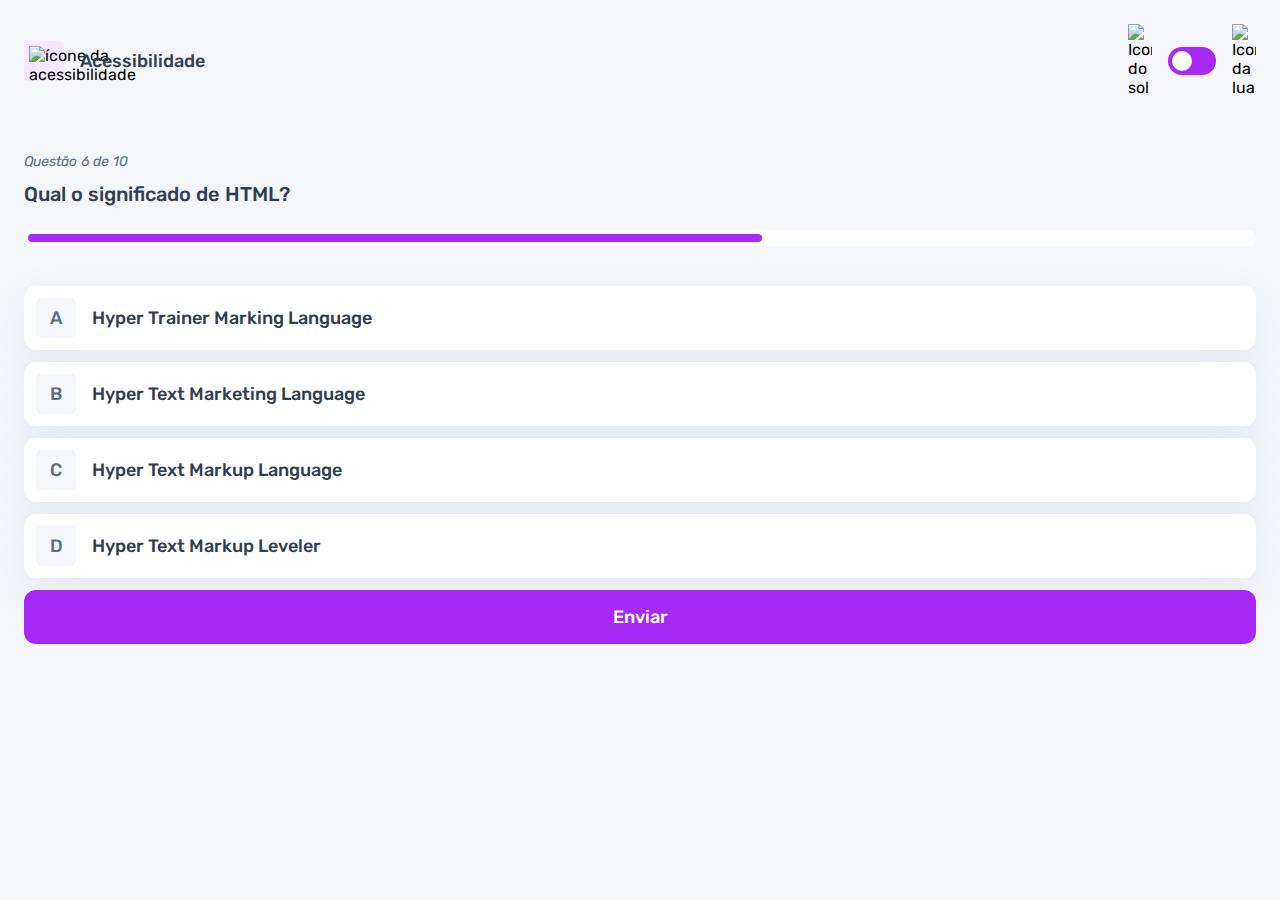
==== pages/quiz/quiz.html @ a7421558 "adicionado o efeito de seleção das alternativas" ====
<!DOCTYPE html>
<html lang="en">
<head>
    <meta charset="UTF-8">
    <meta name="viewport" content="width=device-width, initial-scale=1.0">
    <link rel="preconnect" href="https://fonts.googleapis.com">
   <link rel="preconnect" href="https://fonts.gstatic.com" crossorigin>
   <link href="https://fonts.googleapis.com/css2?family=Rubik:ital,wght@0,300..900;1,300..900&display=swap" rel="stylesheet">
    <link rel="stylesheet" href="quiz.css">
    <title>Quiz App</title>
</head>
<body>
    <header>
        <div class="assunto">
            <div class="assunto_icone">
                <img src="../../assets/images/icon-accessibility.svg" alt="ícone da acessibilidade">
            </div>

            <h1>Acessibilidade</h1>
        </div>

        <div class="tema">
            <img src="../../assets/images/icon-sun-dark.svg" alt="Icone do sol">
            <button>
                <div></div>
            </button>
            <img src="../../assets/images/icon-moon-dark.svg" alt="Icone da lua">
        </div>
    </header>

    <main>
        <section class="pergunta">
            <p>Questão 6 de 10</p>

            <h2>Qual o significado de HTML?</h2>

            <div class="barra_progresso">
                <div></div>
            </div>
        </section>

        <section class="alternativas">
            <form action="">
                <label for="alternativa_a">
                    <input type="radio" id="alternativa_a" name="alternativa">

                    <div>
                        <span>A</span>
                        Hyper Trainer Marking Language
                    </div>
                </label>

                <label for="alternativa_b">
                    <input type="radio" id="alternativa_b" name="alternativa">

                    <div>
                        <span>B</span>
                        Hyper Text Marketing Language
                    </div>
                </label>

                <label for="alternativa_c">
                    <input type="radio" id="alternativa_c" name="alternativa">

                    <div>
                        <span>C</span>
                        Hyper Text Markup Language
                    </div>
                </label>

                <label for="alternativa_d">
                    <input type="radio" id="alternativa_d" name="alternativa">

                    <div>
                        <span>D</span>
                        Hyper Text Markup Leveler
                    </div>
                </label>
            </form>

            <button>Enviar</button>
        </section>
    </main>
</body>
</html>
---- pages/quiz/quiz.css ----
* {
    margin: 0;
    padding: 0;
    box-sizing: border-box;
    font-family: "Rubik", sans-serif;
    -webkit-font-smoothing: antialiased;
}

:root {
    --bg-color: #F4F6FA;
    --purple: #A729f5;
    --primary-text-color: #313e51;
    --secondary-text-color: #626c7f;
    --button-bg: #fff;
    --shadow: 0px 16px 40px 0px rgba(143, 160, 193, 0.14);
    --bg-html: #fff1e9;
    --bg-css: #e0fdef;
    --bg-javascript: #ebf0ff;
    --bg-acessibilidade: #f6e7ff;
    --white: #fff;
    --bg-mobile: url(../../assets/images/pattern-background-mobile-light.svg);
    --bg-desktop: url(../../assets/images/pattern-background-desktop-light.svg);
}

body.escuro {
    --bg-color: #313e51;
    --bg-mobile: url(../../assets/images/pattern-background-mobile-dark.svg);
    --bg-desktop: url(../../assets/images/pattern-background-desktop-dark.svg); 
    --primary-text-color: #fff;
    --secondary-text-color: #abc1e1;
    --button-bg: #3b4d66;
    --shadow: 0px 16px 40px 0px rgba(49, 62, 81, 0.14);
}

body {
    height: 100svh;
    background: var(--bg-mobile) var(--bg-color);
    background-repeat: no-repeat;
    background-size: cover;
}

header {
    display: flex;
    justify-content: space-between;
    padding: 16px 24px;
}

.assunto {
    display: flex;
    align-items: center;
    gap: 16px;
}

.assunto_icone {
    background: var(--bg-acessibilidade);
    width: 40px;
    height: 40px;
    padding: 5px;
    border-radius: 5px;
}

.assunto_icone img {
    width: 100%;
}

.assunto h1 {
    font-size: 18px;
    font-weight: 500;
    color: var(--primary-text-color);
}

.tema {
    padding: 8px 0;
    display: flex;
    align-items: center;
    gap: 8px;
}

.tema img {
    width: 16px;
}

.tema button { 
    height: 20px;
    width: 32px;
    background: var(--purple);
    border: 0;
    border-radius: 999px;
    padding: 4px;
}

.tema button div {
    background: var(--white);
    width: 12px;
    height: 12px;
    border-radius: 999px;
}

main {
    padding: 32px 24px;
}

.pergunta {
    margin-bottom: 40px;
}

.pergunta p {
    font-style: italic;
    font-size: 14px;
    color: var(--secondary-text-color);
    margin-bottom: 12px;
}

.pergunta h2 {
    font-size: 20px;
    font-weight: 500;
    color: var(--primary-text-color);
    line-height: 24px;
    margin-bottom: 24px;
}

.barra_progresso {
    background: var(--button-bg);
    height: 16px;
    padding: 4px;
    border-radius: 999px;
}

.barra_progresso div {
    height: 100%;
    width: 60%;
    background: var(--purple);
    border-radius: 999px;
}

.alternativas form {
    display: flex;
    flex-direction: column;
    gap: 12px;
    margin-bottom: 12px;
}

.alternativas label {
    display: block;
    background: var(--button-bg);
    padding: 12px;
    font-size: 18px;
    font-weight: 500;
    border-radius: 12px;
    box-shadow: var(--shadow);
    color: var(--primary-text-color);
}

.alternativas label:has(input:checked) {
    outline: 3px solid var(--purple);

    & span {
        background: var(--purple);
        color: var(--white);
    }
}

.alternativas input {
    display: none;
}

.alternativas div {
    display: flex;
    align-items: center;
    gap: 16px;
}

.alternativas div span {
    display: block;
    width: 40px;
    height: 40px;
    background: var(--bg-color);
    border-radius: 5px;
    color: var(--secondary-text-color);

    display: flex;
    align-items: center;
    justify-content: center;
    flex-shrink: 0;
}

.alternativas button {
    padding: 16px;
    border-radius: 12px;
    border: none;
    background: var(--purple);
    color: var(--white);
    width: 100%;

    font-size: 18px;
    font-weight: 500;
}

@media(min-width: 1100px){
    .tema {
        gap: 16px;
    }

    .tema img {
        width: 24px;
    }

    .tema button {
        width: 48px;
        height: 28px;
    }

    .tema button div {
        width: 20px;
        height: 20px;
    }
}
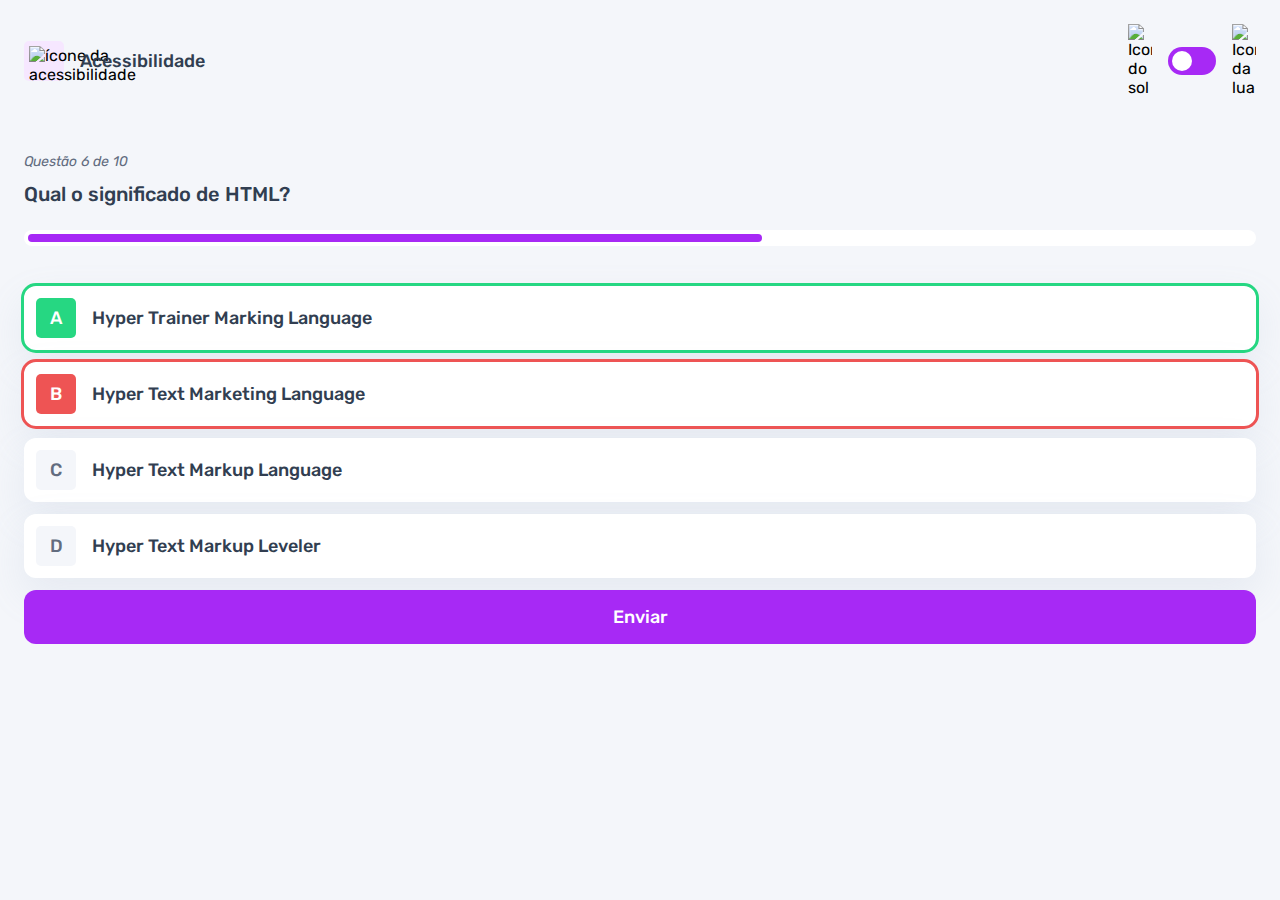
==== commit 5d71dd44: "adicionado o efeito para alternativas corretas e erradas" ====
--- a/pages/quiz/quiz.html
+++ b/pages/quiz/quiz.html
@@ -41,7 +41,7 @@
 
         <section class="alternativas">
             <form action="">
-                <label for="alternativa_a">
+                <label for="alternativa_a" id="correta">
                     <input type="radio" id="alternativa_a" name="alternativa">
 
                     <div>
@@ -50,7 +50,7 @@
                     </div>
                 </label>
 
-                <label for="alternativa_b">
+                <label for="alternativa_b" id="errada">
                     <input type="radio" id="alternativa_b" name="alternativa">
 
                     <div>
--- a/pages/quiz/quiz.css
+++ b/pages/quiz/quiz.css
@@ -18,6 +18,8 @@
     --bg-javascript: #ebf0ff;
     --bg-acessibilidade: #f6e7ff;
     --white: #fff;
+    --green: #26d782;
+    --red: #ee5454;
     --bg-mobile: url(../../assets/images/pattern-background-mobile-light.svg);
     --bg-desktop: url(../../assets/images/pattern-background-desktop-light.svg);
 }
@@ -160,6 +162,24 @@
     }
 }
 
+.alternativas label#correta {
+    outline: 3px solid var(--green);
+
+    & span {
+        background: var(--green);
+        color: var(--white);
+    }
+}
+
+.alternativas label#errada {
+    outline: 3px solid var(--red);
+
+    & span {
+        background: var(--red);
+        color: var(--white);
+    }
+}
+
 .alternativas input {
     display: none;
 }
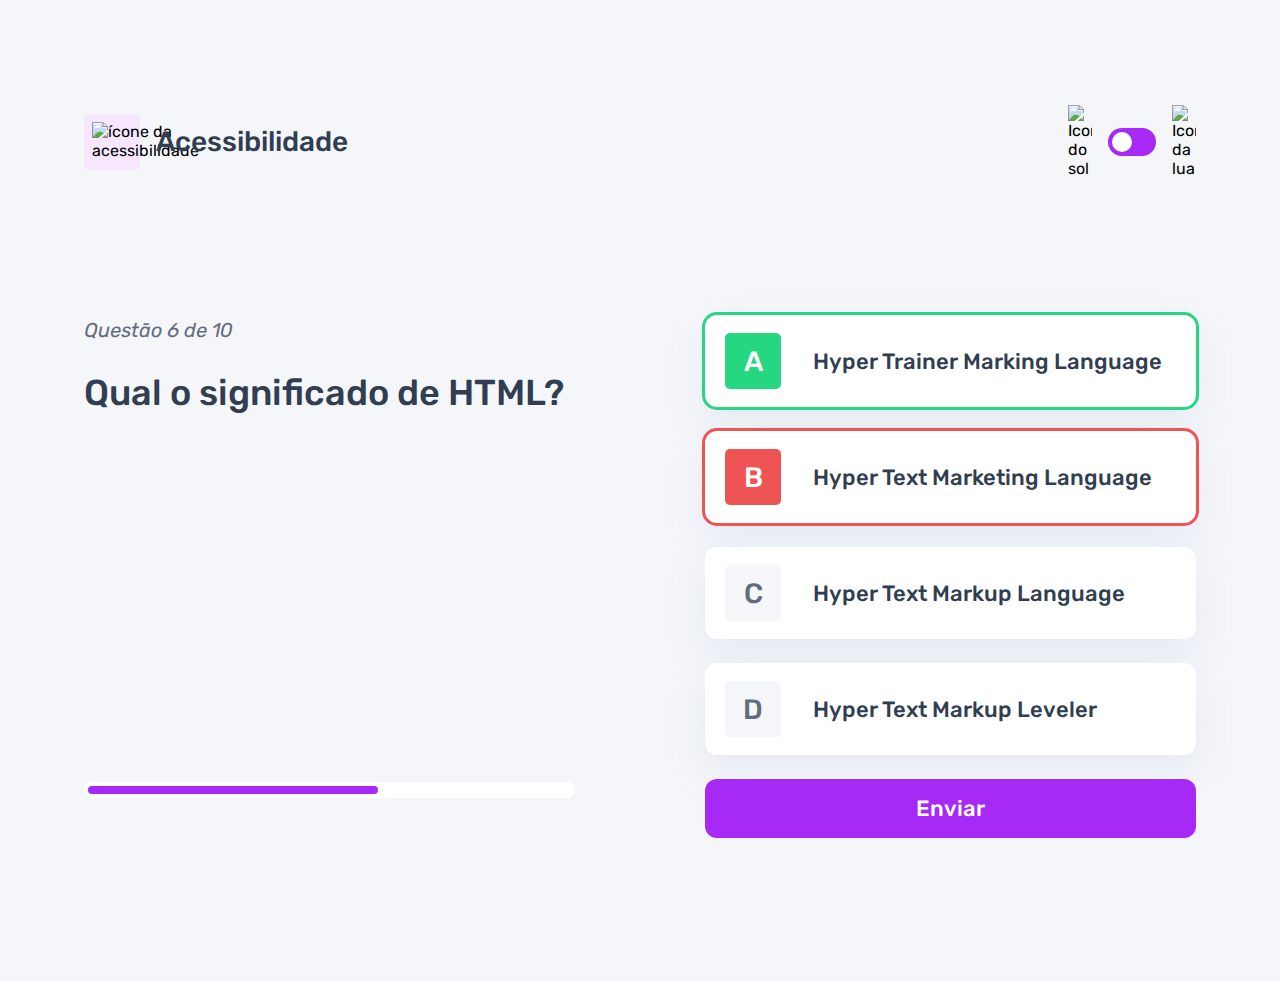
==== commit 183a5e8c: "adicionada a responsividade para o desktop" ====
--- a/pages/quiz/quiz.html
+++ b/pages/quiz/quiz.html
@@ -30,10 +30,11 @@
 
     <main>
         <section class="pergunta">
-            <p>Questão 6 de 10</p>
+            <div>
+                <p>Questão 6 de 10</p>
 
-            <h2>Qual o significado de HTML?</h2>
-
+                <h2>Qual o significado de HTML?</h2>
+            </div>
             <div class="barra_progresso">
                 <div></div>
             </div>
--- a/pages/quiz/quiz.css
+++ b/pages/quiz/quiz.css
@@ -217,6 +217,22 @@
 }
 
 @media(min-width: 1100px){
+    header {
+        margin-block: 81px;
+        max-width: 1160px;
+        margin-inline: auto;
+    }
+
+    .assunto_icone {
+        width: 56px;
+        height: 56px;
+        padding: 8px;
+    }
+
+    .assunto h1 {
+        font-size: 28px;
+    }
+
     .tema {
         gap: 16px;
     }
@@ -234,4 +250,57 @@
         width: 20px;
         height: 20px;
     }
+
+    main {
+        max-width: 1160px;
+        margin-inline: auto;
+
+        display: flex;
+        gap: 130px;
+    }
+
+    section {
+        width: 100%;
+    }
+
+    .pergunta {
+        display: flex;
+        flex-direction: column;
+        justify-content: space-between;
+    }
+
+    .pergunta p {
+        font-size: 20px;
+        line-height: 30px;
+        margin-bottom: 27px;
+    }
+
+    .pergunta h2 {
+        font-size: 36px;
+        line-height: 42px;
+    }
+
+    .alternativas form {
+        gap: 24px;
+        margin-bottom: 24px;
+    }
+
+    .alternativas label {
+        font-size: 22px;
+        padding: 18px 20px;
+    }
+
+    .alternativas div {
+        gap: 32px;
+    }
+
+    .alternativas div span {
+        width: 56px;
+        height: 56px;
+        font-size: 28px;
+    }
+
+    .alternativas button {
+        font-size: 22px;
+    }
 }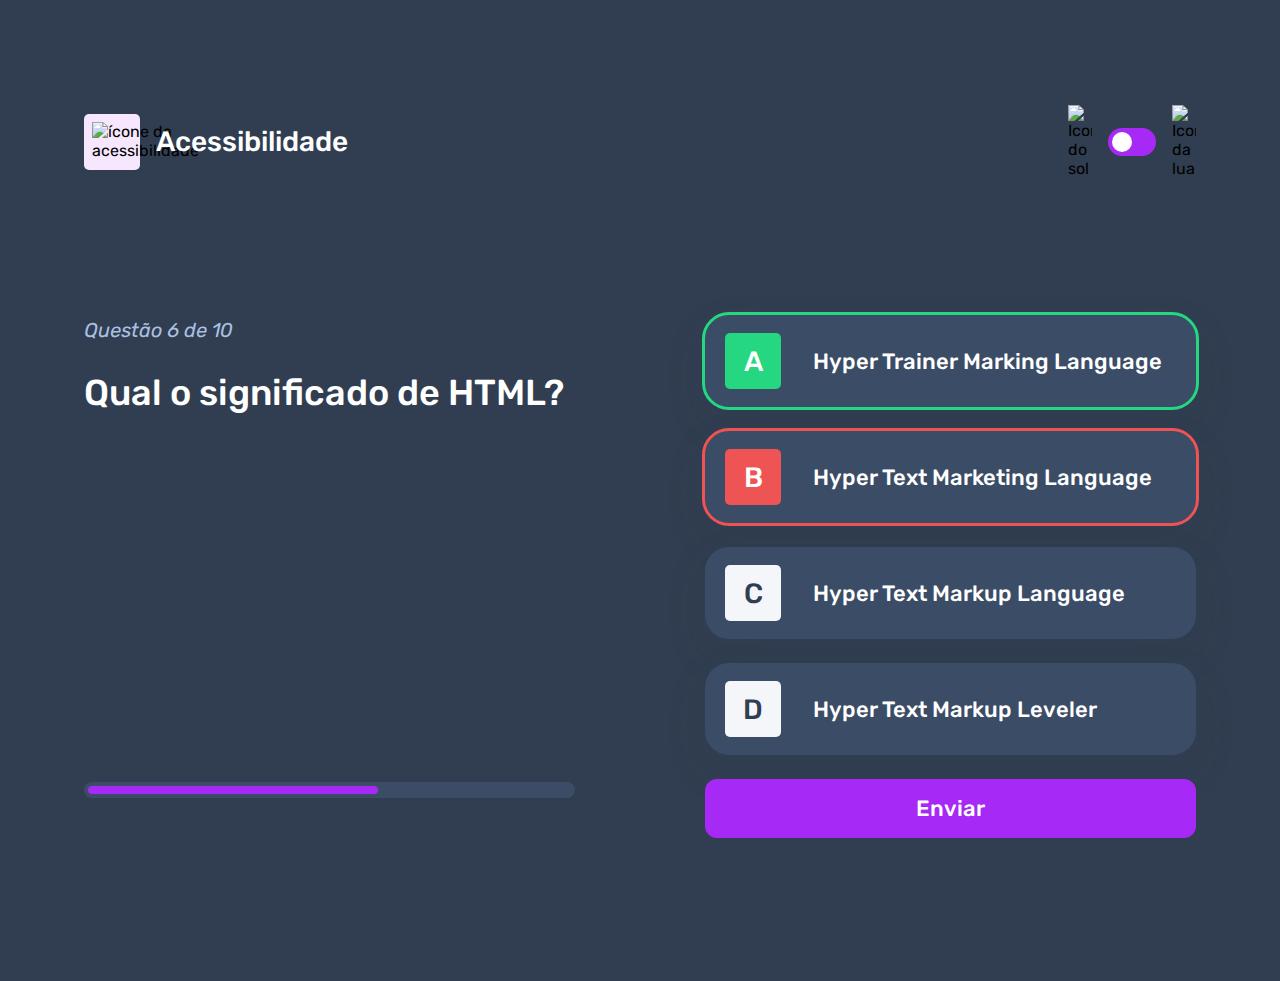
==== commit ef0faf8b: "ajuste das cores no tema dark" ====
--- a/pages/quiz/quiz.html
+++ b/pages/quiz/quiz.html
@@ -9,7 +9,7 @@
     <link rel="stylesheet" href="quiz.css">
     <title>Quiz App</title>
 </head>
-<body>
+<body class="escuro">
     <header>
         <div class="assunto">
             <div class="assunto_icone">
--- a/pages/quiz/quiz.css
+++ b/pages/quiz/quiz.css
@@ -8,7 +8,10 @@
 
 :root {
     --bg-color: #F4F6FA;
+    --bg-span: #f4f6fa;
+    --color-span: #626c7f;
     --purple: #A729f5;
+    --purple-hover: rgba(167, 41, 245, 0.7);
     --primary-text-color: #313e51;
     --secondary-text-color: #626c7f;
     --button-bg: #fff;
@@ -26,6 +29,7 @@
 
 body.escuro {
     --bg-color: #313e51;
+    --color-span: #313e51;
     --bg-mobile: url(../../assets/images/pattern-background-mobile-dark.svg);
     --bg-desktop: url(../../assets/images/pattern-background-desktop-dark.svg); 
     --primary-text-color: #fff;
@@ -151,6 +155,14 @@
     border-radius: 12px;
     box-shadow: var(--shadow);
     color: var(--primary-text-color);
+    cursor: pointer;
+}
+
+.alternativas label:hover {
+    & span {
+        background: var(--bg-acessibilidade);
+        color: var(--purple);
+    }
 }
 
 .alternativas label:has(input:checked) {
@@ -194,9 +206,9 @@
     display: block;
     width: 40px;
     height: 40px;
-    background: var(--bg-color);
+    background: var(--bg-span);
     border-radius: 5px;
-    color: var(--secondary-text-color);
+    color: var(--color-span);
 
     display: flex;
     align-items: center;
@@ -214,6 +226,12 @@
 
     font-size: 18px;
     font-weight: 500;
+    transition: background 0.s;
+}
+
+.alternativas button:hover {
+    background: var(--purple-hover);
+    cursor: pointer;
 }
 
 @media(min-width: 1100px){
@@ -288,6 +306,7 @@
     .alternativas label {
         font-size: 22px;
         padding: 18px 20px;
+        border-radius: 24px;
     }
 
     .alternativas div {
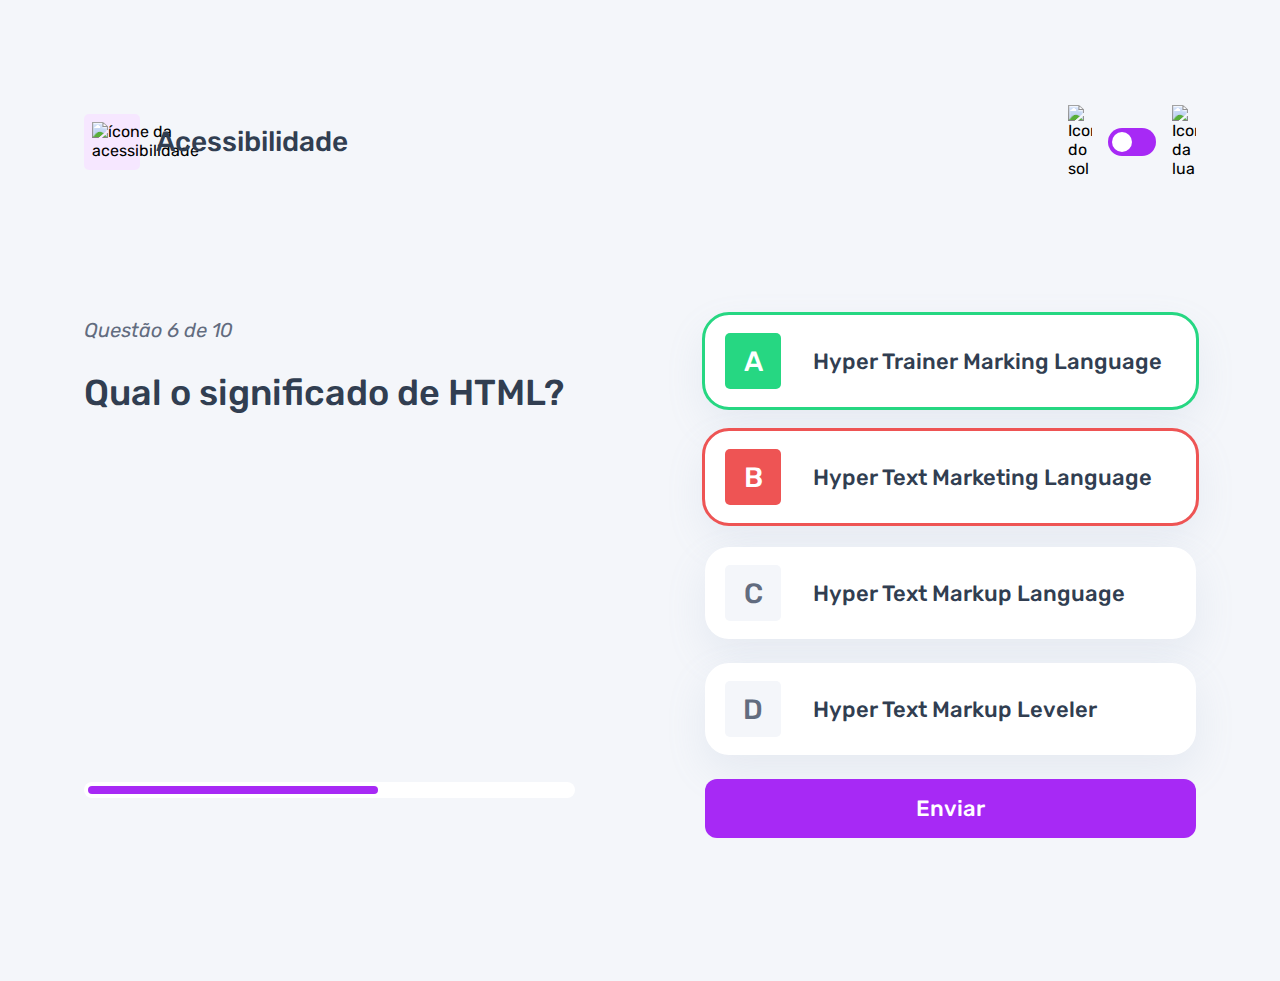
==== commit 9977a380: "ajuste do fundo para o desktop no quiz.html" ====
--- a/pages/quiz/quiz.html
+++ b/pages/quiz/quiz.html
@@ -9,7 +9,7 @@
     <link rel="stylesheet" href="quiz.css">
     <title>Quiz App</title>
 </head>
-<body class="escuro">
+<body>
     <header>
         <div class="assunto">
             <div class="assunto_icone">
--- a/pages/quiz/quiz.css
+++ b/pages/quiz/quiz.css
@@ -235,6 +235,12 @@
 }
 
 @media(min-width: 1100px){
+    body {
+        background: var(--bg-desktop) var(--bg-color);
+        background-size: cover;
+        background-repeat: no-repeat;
+    }
+
     header {
         margin-block: 81px;
         max-width: 1160px;
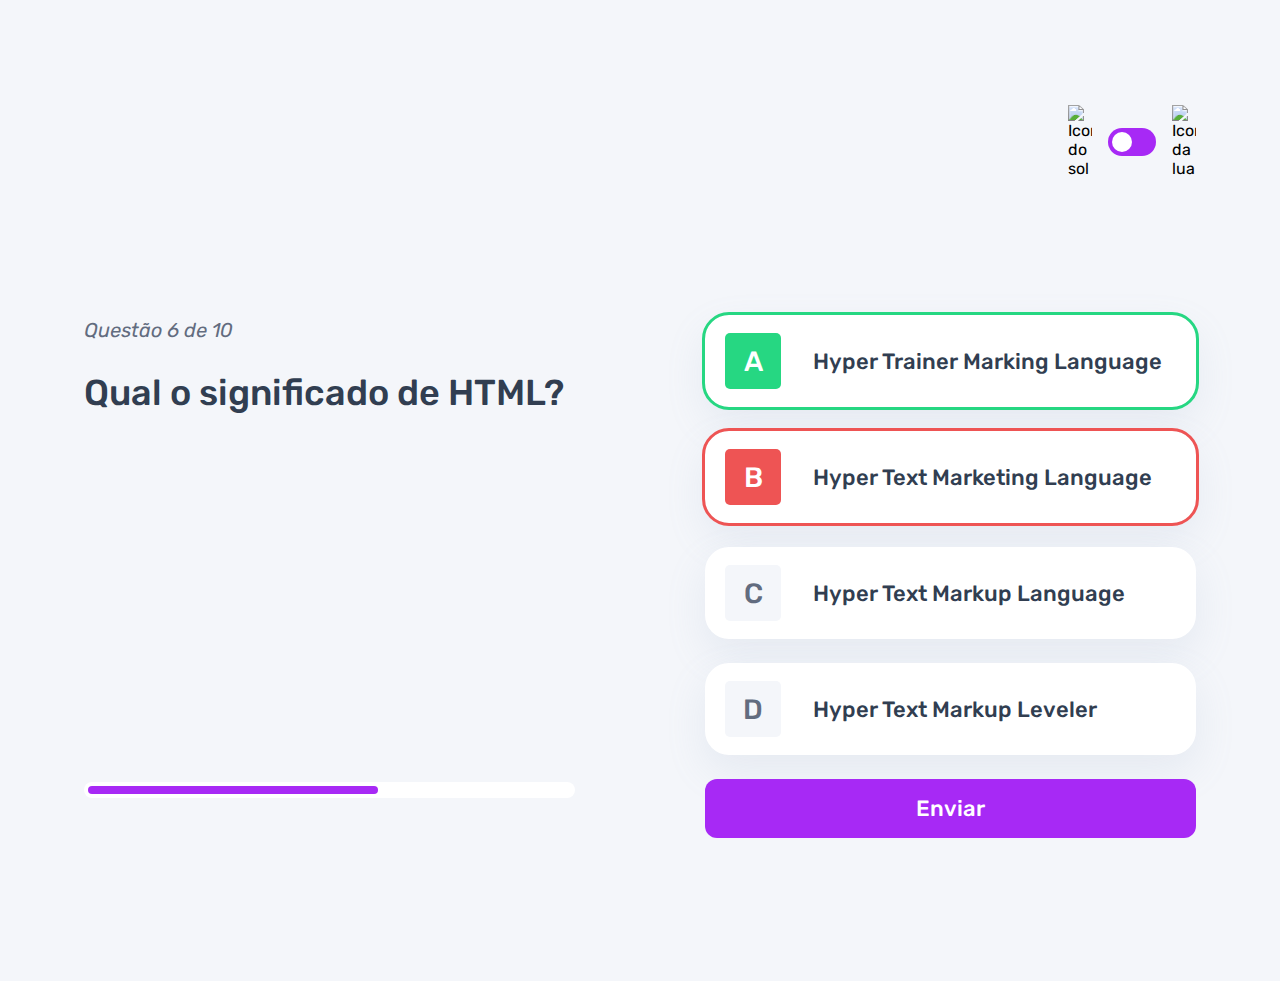
==== commit 8ea1414f: "alteração dinâmica do assunto da página" ====
--- a/pages/quiz/quiz.html
+++ b/pages/quiz/quiz.html
@@ -4,19 +4,20 @@
     <meta charset="UTF-8">
     <meta name="viewport" content="width=device-width, initial-scale=1.0">
     <link rel="preconnect" href="https://fonts.googleapis.com">
-   <link rel="preconnect" href="https://fonts.gstatic.com" crossorigin>
-   <link href="https://fonts.googleapis.com/css2?family=Rubik:ital,wght@0,300..900;1,300..900&display=swap" rel="stylesheet">
+    <link rel="preconnect" href="https://fonts.gstatic.com" crossorigin>
+    <link href="https://fonts.googleapis.com/css2?family=Rubik:ital,wght@0,300..900;1,300..900&display=swap" rel="stylesheet">
     <link rel="stylesheet" href="quiz.css">
+    <script src="./quiz.js" type="module" defer></script>
     <title>Quiz App</title>
 </head>
 <body>
     <header>
         <div class="assunto">
             <div class="assunto_icone">
-                <img src="../../assets/images/icon-accessibility.svg" alt="ícone da acessibilidade">
+                <img src="" alt="">
             </div>
 
-            <h1>Acessibilidade</h1>
+            <h1></h1>
         </div>
 
         <div class="tema">
--- a/pages/quiz/quiz.css
+++ b/pages/quiz/quiz.css
@@ -58,11 +58,26 @@
 }
 
 .assunto_icone {
-    background: var(--bg-acessibilidade);
     width: 40px;
     height: 40px;
     padding: 5px;
     border-radius: 5px;
+}
+
+.assunto_icone.html {
+    background: var(--bg-html);
+}
+
+.assunto_icone.css {
+    background: var(--bg-css);
+}
+
+.assunto_icone.js {
+    background: var(--bg-javascript);
+}
+
+.assunto_icone.acessibilidade {
+    background: var(--bg-acessibilidade);
 }
 
 .assunto_icone img {
@@ -93,6 +108,8 @@
     border: 0;
     border-radius: 999px;
     padding: 4px;
+    display: flex;
+    cursor: pointer;
 }
 
 .tema button div {
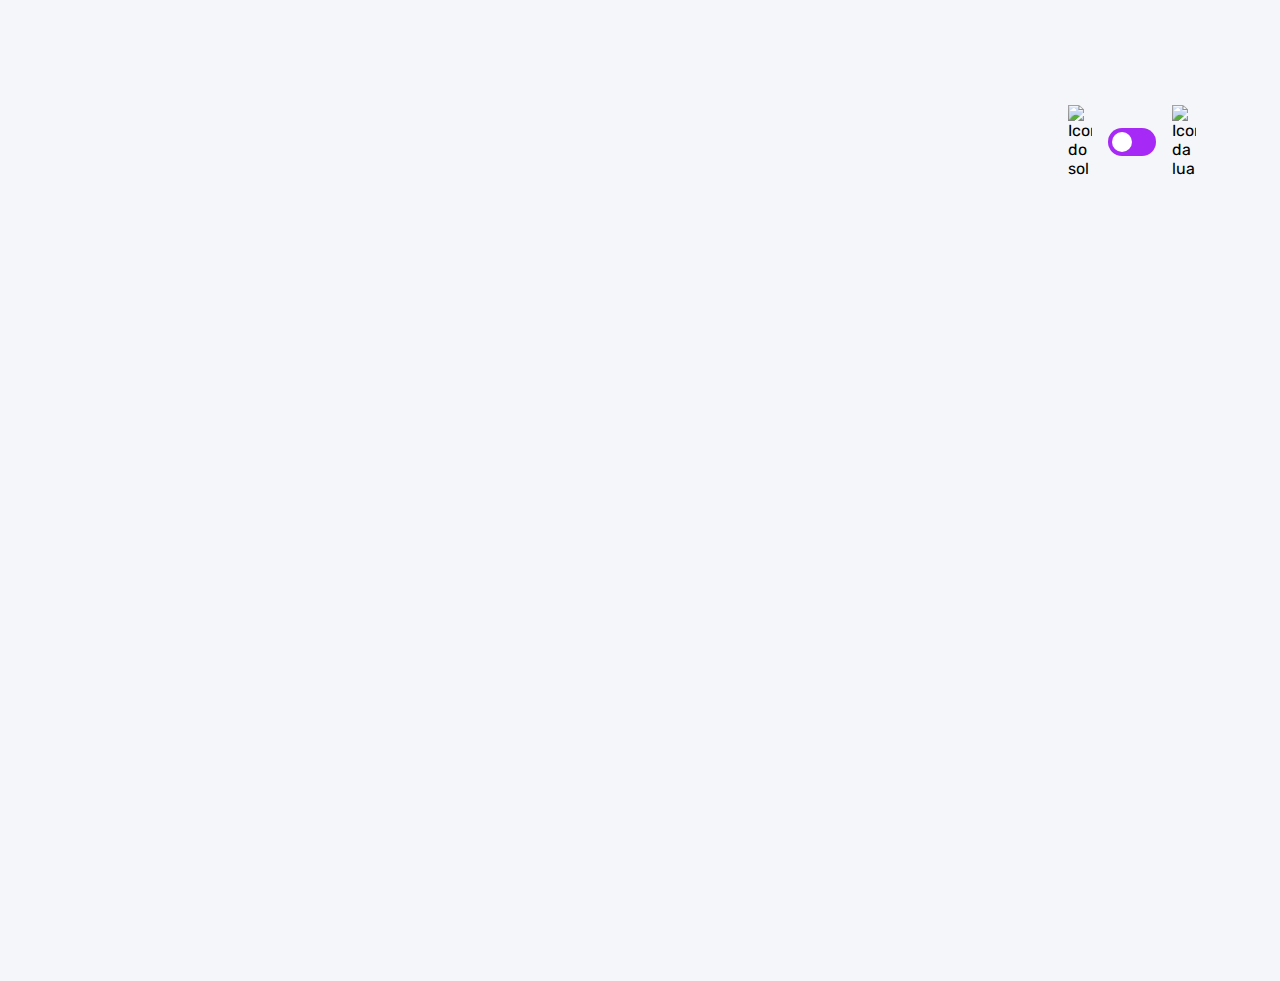
==== commit d882ca33: "adicionadas as funções de montar as perguntas no html" ====
--- a/pages/quiz/quiz.html
+++ b/pages/quiz/quiz.html
@@ -30,58 +30,6 @@
     </header>
 
     <main>
-        <section class="pergunta">
-            <div>
-                <p>Questão 6 de 10</p>
-
-                <h2>Qual o significado de HTML?</h2>
-            </div>
-            <div class="barra_progresso">
-                <div></div>
-            </div>
-        </section>
-
-        <section class="alternativas">
-            <form action="">
-                <label for="alternativa_a" id="correta">
-                    <input type="radio" id="alternativa_a" name="alternativa">
-
-                    <div>
-                        <span>A</span>
-                        Hyper Trainer Marking Language
-                    </div>
-                </label>
-
-                <label for="alternativa_b" id="errada">
-                    <input type="radio" id="alternativa_b" name="alternativa">
-
-                    <div>
-                        <span>B</span>
-                        Hyper Text Marketing Language
-                    </div>
-                </label>
-
-                <label for="alternativa_c">
-                    <input type="radio" id="alternativa_c" name="alternativa">
-
-                    <div>
-                        <span>C</span>
-                        Hyper Text Markup Language
-                    </div>
-                </label>
-
-                <label for="alternativa_d">
-                    <input type="radio" id="alternativa_d" name="alternativa">
-
-                    <div>
-                        <span>D</span>
-                        Hyper Text Markup Leveler
-                    </div>
-                </label>
-            </form>
-
-            <button>Enviar</button>
-        </section>
     </main>
 </body>
 </html>--- a/pages/quiz/quiz.css
+++ b/pages/quiz/quiz.css
@@ -151,7 +151,6 @@
 
 .barra_progresso div {
     height: 100%;
-    width: 60%;
     background: var(--purple);
     border-radius: 999px;
 }
